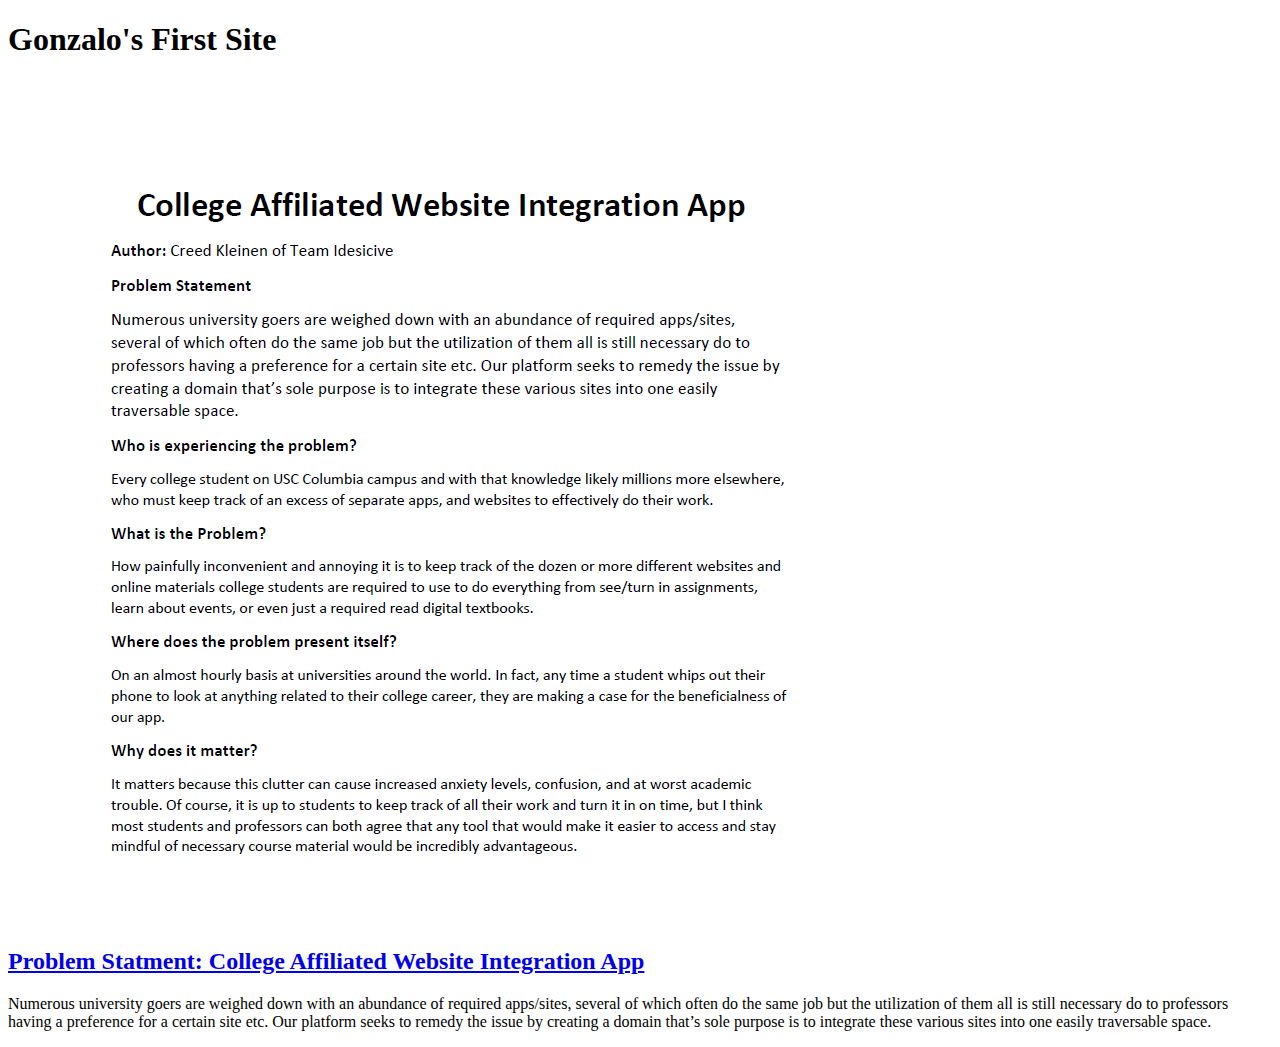
==== index.html @ 39222e31 "Add files via upload" ====
<!DOCTYPE html>
<html>
    <head>
        <title>Gonzalo Rodas-Guzman CSCE 190 Site</title>
    </head>
    <body>
        <h1>Gonzalo's First Site</h1>
        <section class="assignment">
            <a href="files/TeamIndesicive_ProblemStatement.pdf"><img src="images/problem-statement.PNG"></a>
            <section class="assignment-details">
                <a href="files/TeamIndesicive_ProblemStatement.pdf"><h2>Problem Statment: College Affiliated Website Integration App</h2></a>
                <p>Numerous university goers are weighed down with an abundance of required apps/sites, several of which often do the same job but the utilization of them all is still necessary do to professors having a preference for a certain site etc. Our platform seeks to remedy the issue by creating a domain that’s sole purpose is to integrate these various sites into one easily traversable space.</p>
            </section>
        </section>
        
    </body>
</html>
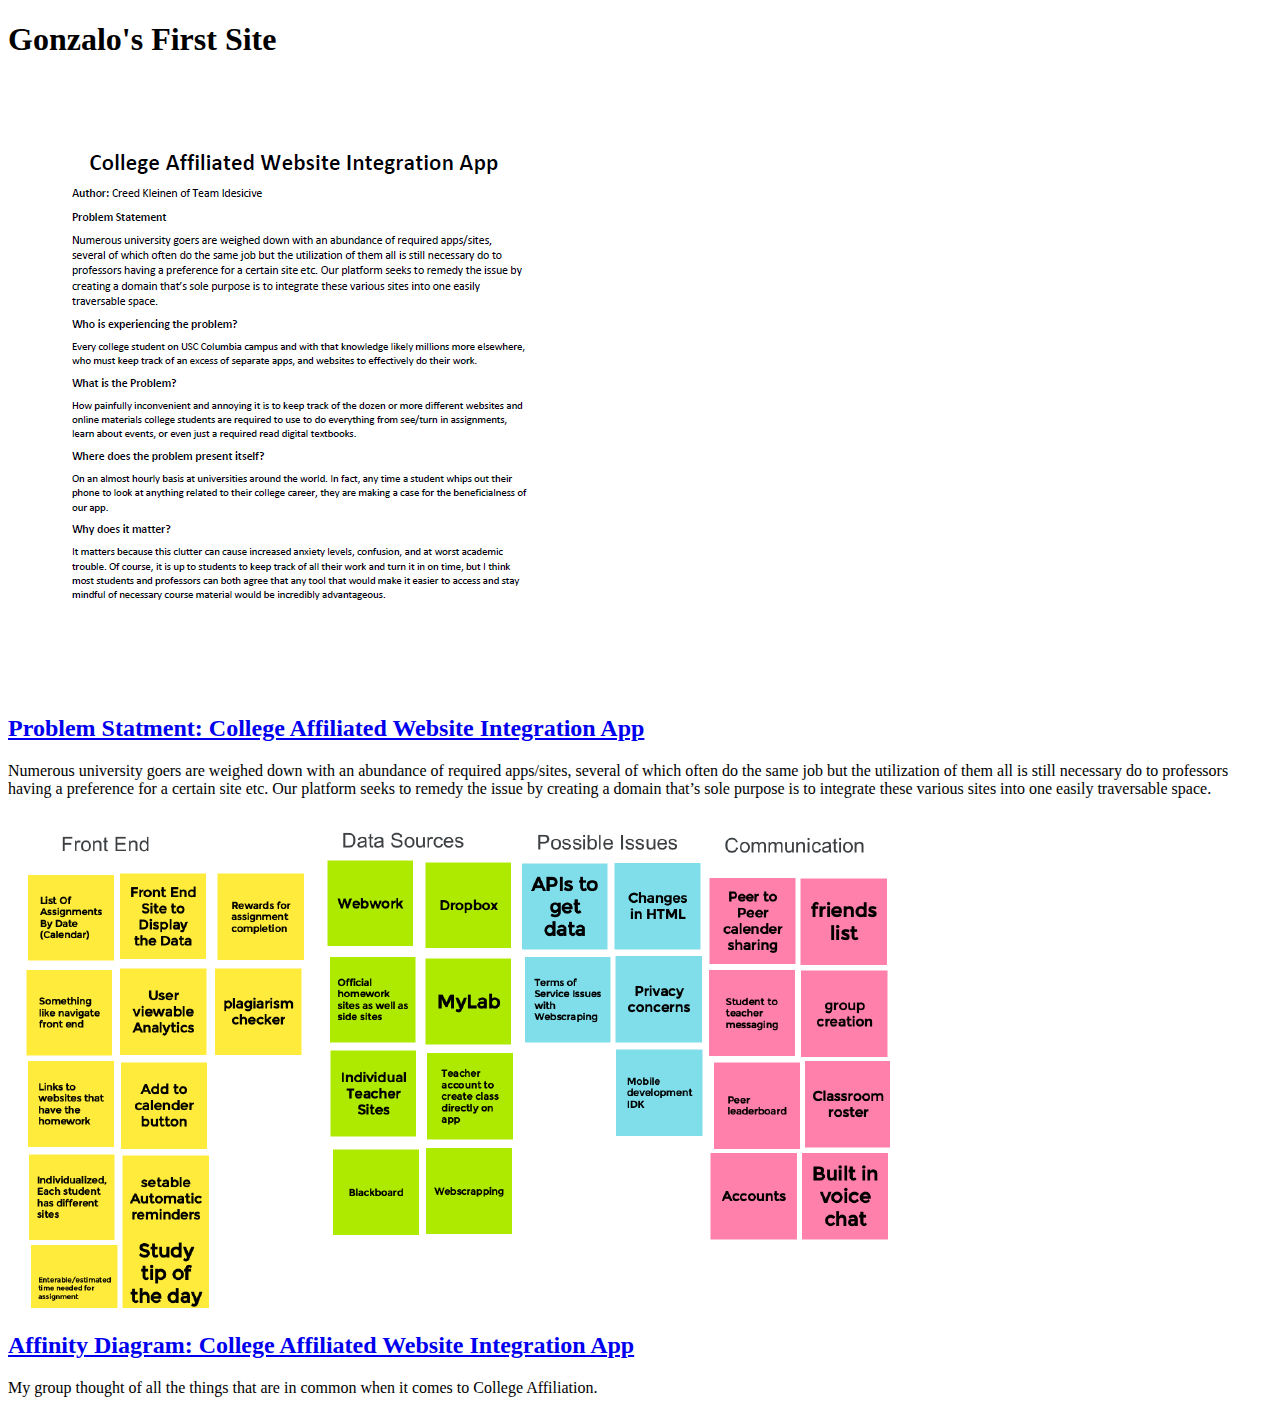
==== commit 8e1e2d5f: "Add files via upload" ====
--- a/index.html
+++ b/index.html
@@ -5,6 +5,8 @@
     </head>
     <body>
         <h1>Gonzalo's First Site</h1>
+
+        <!-- Problem Statement Assignment-->
         <section class="assignment">
             <a href="files/TeamIndesicive_ProblemStatement.pdf"><img src="images/problem-statement.PNG"></a>
             <section class="assignment-details">
@@ -13,5 +15,13 @@
             </section>
         </section>
         
+        <!-- Affinity Diagram Assignment-->
+        <section class="assignment">
+            <a href="files/affinity_diagram.pdf"><img src="images/affinity_diagram.PNG"></a>
+            <section class="assignment-details">
+                <a href="files/affinity_diagram.pdf"><h2>Affinity Diagram: College Affiliated Website Integration App</h2></a>
+                <p>My group thought of all the things that are in common when it comes to College Affiliation.</p>
+            </section>
+        </section>
     </body>
 </html>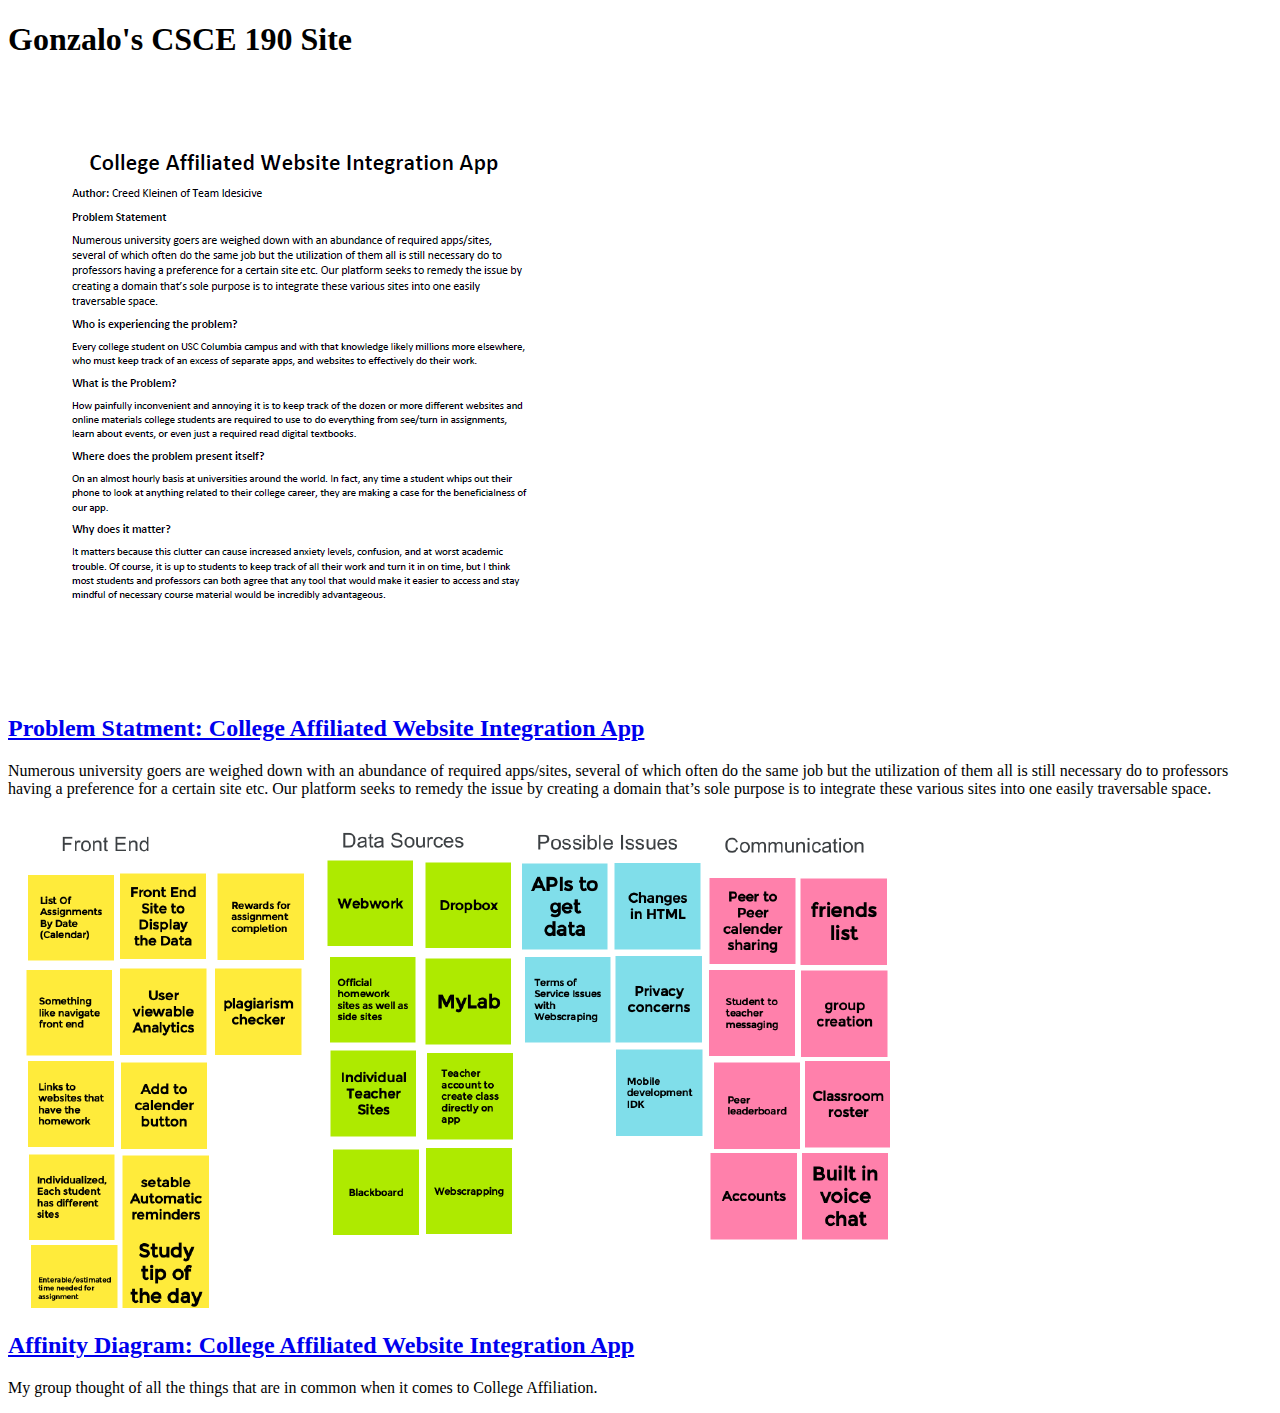
==== commit ac47f6e3: "Add files via upload" ====
--- a/index.html
+++ b/index.html
@@ -2,9 +2,10 @@
 <html>
     <head>
         <title>Gonzalo Rodas-Guzman CSCE 190 Site</title>
+        <link rel="stylesheet" href="styles.css">
     </head>
     <body>
-        <h1>Gonzalo's First Site</h1>
+        <h1>Gonzalo's CSCE 190 Site</h1>
 
         <!-- Problem Statement Assignment-->
         <section class="assignment">
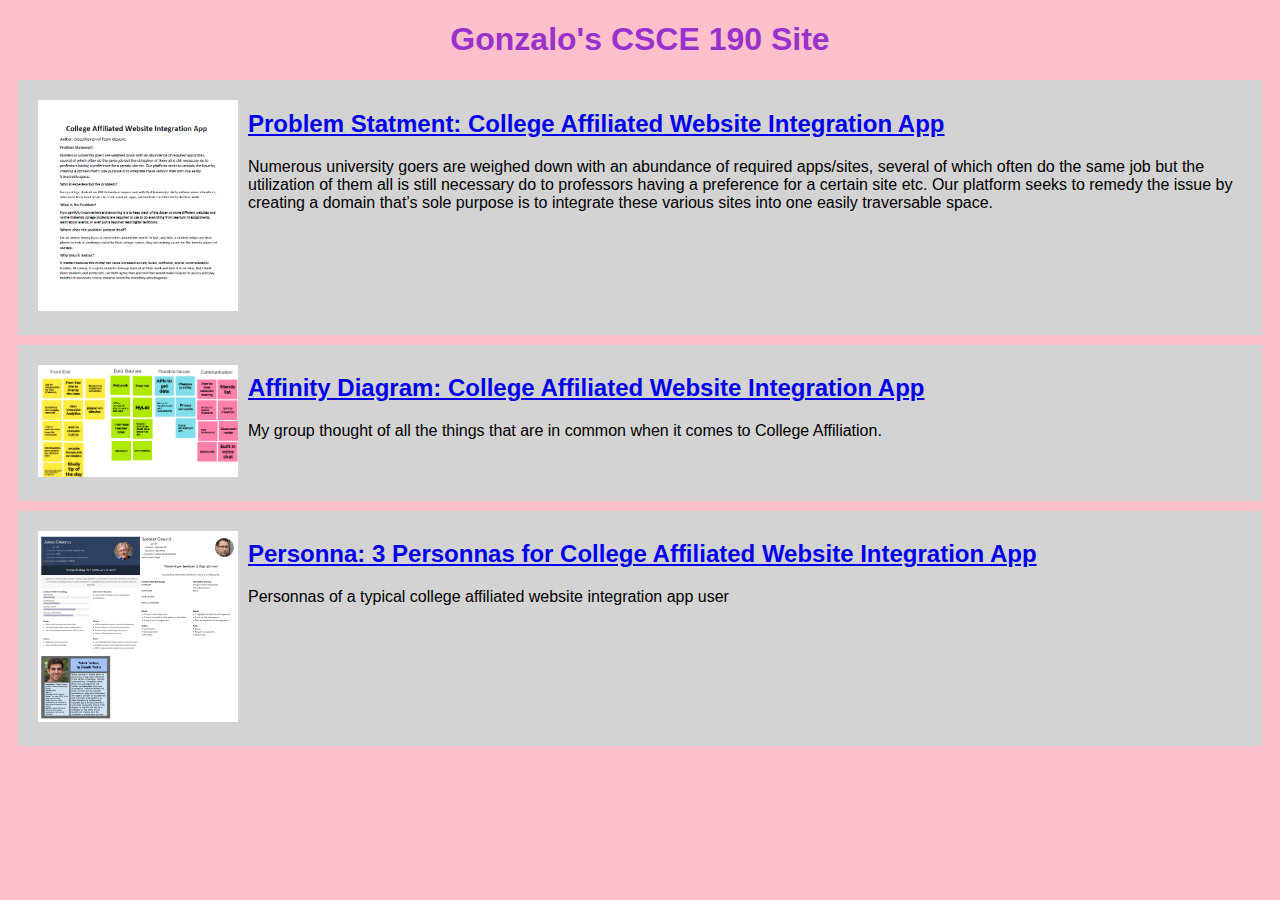
==== commit 2a9290d3: "Add files via upload" ====
--- a/index.html
+++ b/index.html
@@ -15,7 +15,7 @@
                 <p>Numerous university goers are weighed down with an abundance of required apps/sites, several of which often do the same job but the utilization of them all is still necessary do to professors having a preference for a certain site etc. Our platform seeks to remedy the issue by creating a domain that’s sole purpose is to integrate these various sites into one easily traversable space.</p>
             </section>
         </section>
-        
+
         <!-- Affinity Diagram Assignment-->
         <section class="assignment">
             <a href="files/affinity_diagram.pdf"><img src="images/affinity_diagram.PNG"></a>
@@ -24,5 +24,16 @@
                 <p>My group thought of all the things that are in common when it comes to College Affiliation.</p>
             </section>
         </section>
+    
+        <!-- Personna Assignment-->
+        <section class="assignment">
+            <a href="files/personnas.pdf"><img src="images/personnas.png"></a>
+            <section class="assignment-details">
+                <a href="files/personnas.pdf"><h2>Personna: 3 Personnas for College Affiliated Website Integration App</h2></a>
+                <p>Personnas of a typical college affiliated website integration app user</p>
+            </section>
+        </section>
+
+        
     </body>
 </html>--- a/styles.css
+++ b/styles.css
@@ -0,0 +1,21 @@
+body {
+    background:pink;
+    font-family:Arial, Helvetica, sans-serif;
+}
+
+.assignment {
+    display:flex;
+    padding:10px;
+    margin: 10px;
+    background:lightgray;
+}
+
+.assignment img {
+    width:200px;
+    padding:10px;
+}
+
+h1 {
+    color: darkorchid;
+    text-align: center;
+}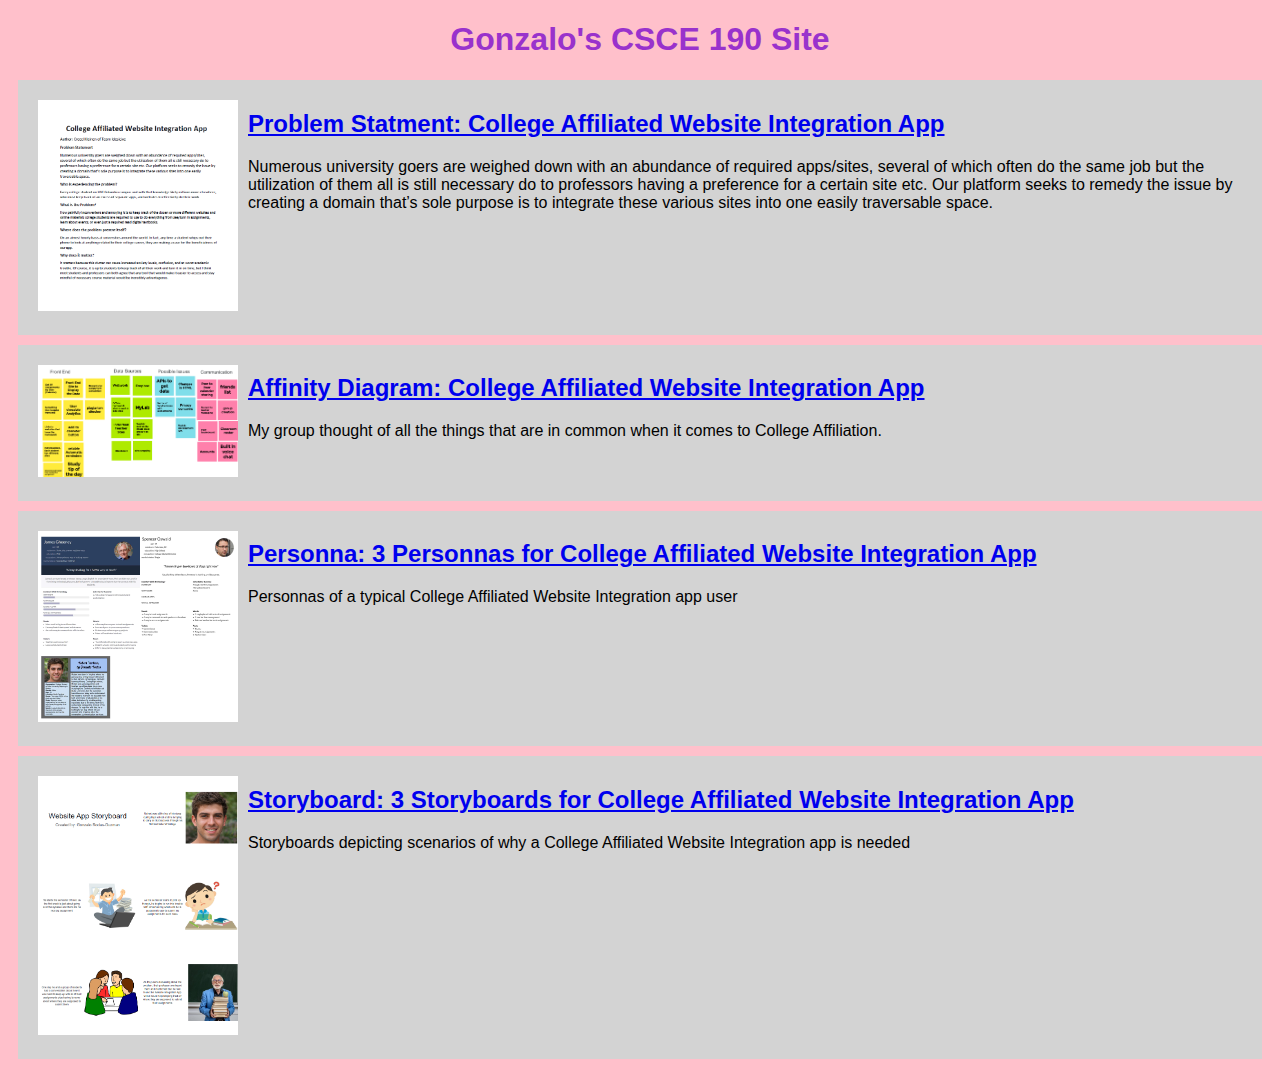
==== commit 350f9d75: "Add files via upload" ====
--- a/index.html
+++ b/index.html
@@ -30,10 +30,18 @@
             <a href="files/personnas.pdf"><img src="images/personnas.png"></a>
             <section class="assignment-details">
                 <a href="files/personnas.pdf"><h2>Personna: 3 Personnas for College Affiliated Website Integration App</h2></a>
-                <p>Personnas of a typical college affiliated website integration app user</p>
+                <p>Personnas of a typical College Affiliated Website Integration app user</p>
             </section>
         </section>
 
+        <!-- Story Board Assignment-->
+        <section class="assignment">
+            <a href="files/StoryboardTeamAssignment.pdf"><img src="images/storyboard.png"></a>
+            <section class="assignment-details">
+                <a href="files/StoryboardTeamAssignment.pdf"><h2>Storyboard: 3 Storyboards for College Affiliated Website Integration App</h2></a>
+                <p>Storyboards depicting scenarios of why a College Affiliated Website Integration app is needed</p>
+            </section>
+        </section>
         
     </body>
 </html>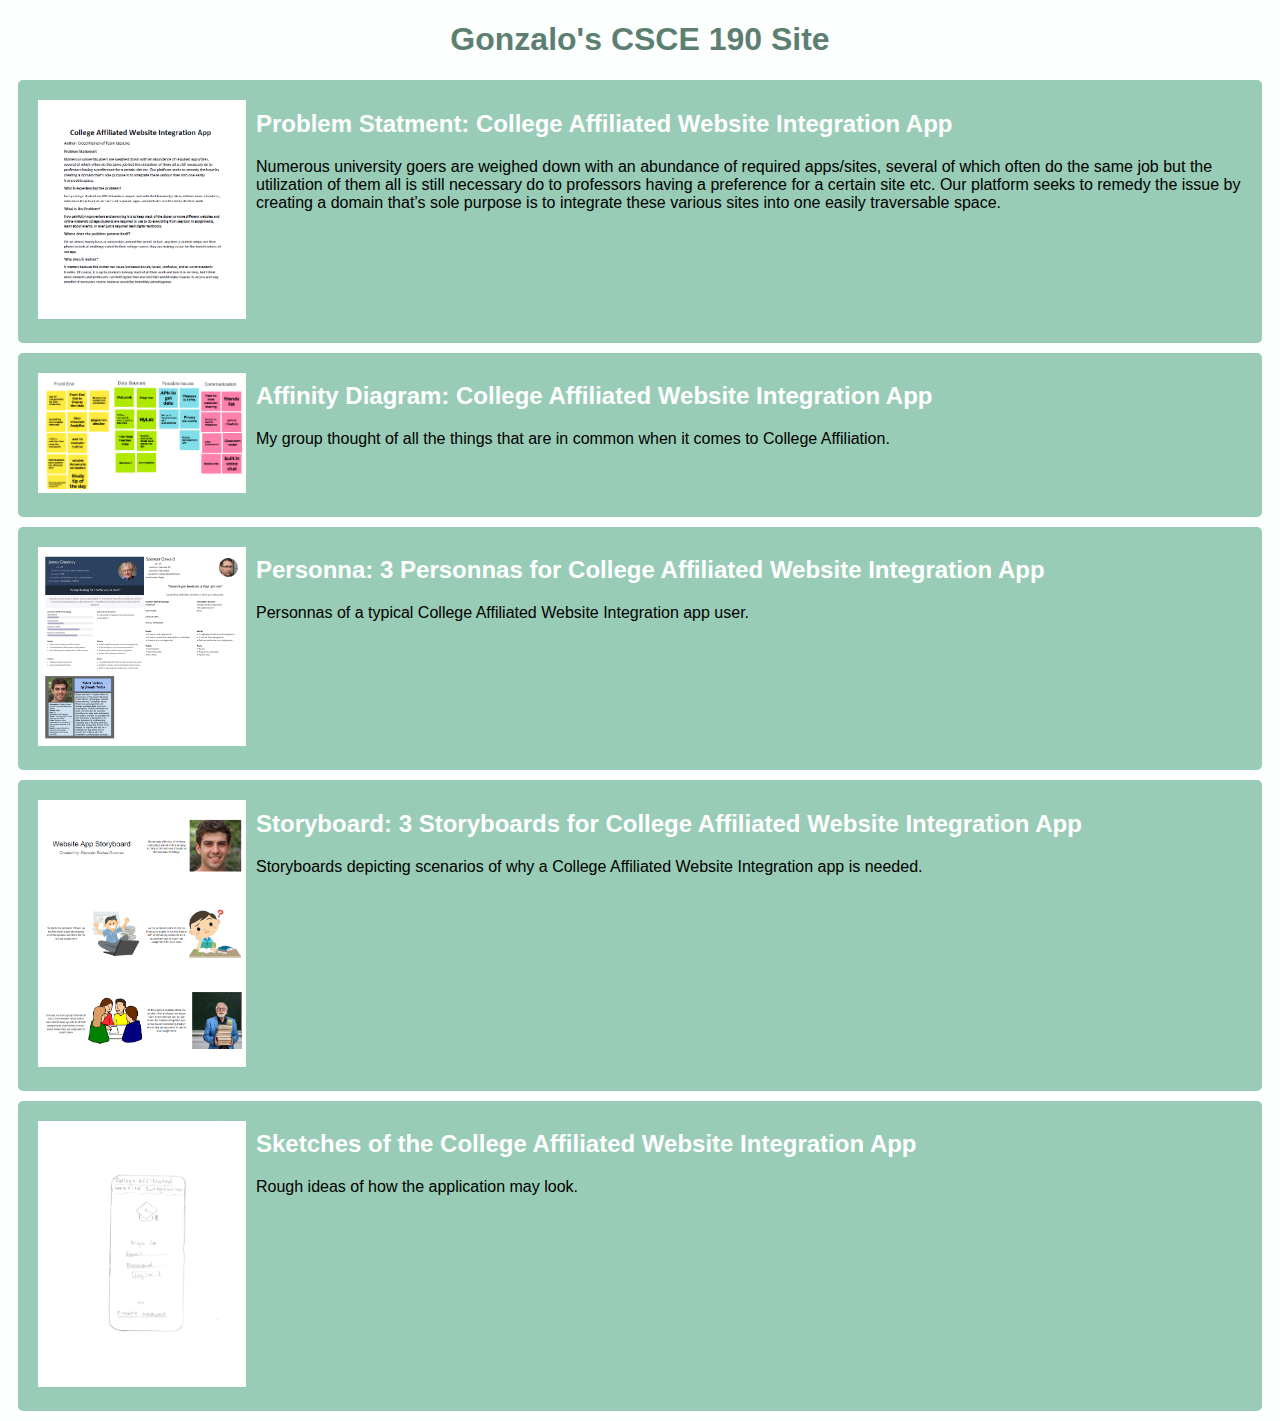
==== commit 7ba97ae4: "Add files via upload" ====
--- a/index.html
+++ b/index.html
@@ -30,7 +30,7 @@
             <a href="files/personnas.pdf"><img src="images/personnas.png"></a>
             <section class="assignment-details">
                 <a href="files/personnas.pdf"><h2>Personna: 3 Personnas for College Affiliated Website Integration App</h2></a>
-                <p>Personnas of a typical College Affiliated Website Integration app user</p>
+                <p>Personnas of a typical College Affiliated Website Integration app user.</p>
             </section>
         </section>
 
@@ -39,9 +39,17 @@
             <a href="files/StoryboardTeamAssignment.pdf"><img src="images/storyboard.png"></a>
             <section class="assignment-details">
                 <a href="files/StoryboardTeamAssignment.pdf"><h2>Storyboard: 3 Storyboards for College Affiliated Website Integration App</h2></a>
-                <p>Storyboards depicting scenarios of why a College Affiliated Website Integration app is needed</p>
+                <p>Storyboards depicting scenarios of why a College Affiliated Website Integration app is needed.</p>
             </section>
         </section>
         
+        <!-- Sketch Assignment-->
+        <section class="assignment">
+            <a href="files/sketches.pdf"><img src="images/sketch.png"></a>
+            <section class="assignment-details">
+                <a href="files/sketches.pdf"><h2>Sketches of the College Affiliated Website Integration App</h2></a>
+                <p>Rough ideas of how the application may look.</p>
+            </section>
+        </section>
     </body>
 </html>--- a/styles.css
+++ b/styles.css
@@ -1,5 +1,5 @@
 body {
-    background:pink;
+    background: #FCFFFE;
     font-family:Arial, Helvetica, sans-serif;
 }
 
@@ -7,15 +7,34 @@
     display:flex;
     padding:10px;
     margin: 10px;
-    background:lightgray;
+    background:#98CCB6;
+    border-radius: 5px;
 }
 
 .assignment img {
     width:200px;
-    padding:10px;
+    margin: 10px;
+    border: 4px solid #FFF;
+}
+
+.assignment img:hover {
+    border: 4px dashed #F25C69;
 }
 
 h1 {
-    color: darkorchid;
+    color: #5D7F71;
     text-align: center;
+}
+
+h1:hover {
+    color: #F25C69;
+}
+
+a {
+    text-decoration: none;
+    color: #FFF;
+}
+
+a:hover {
+    color: #F25C69;
 }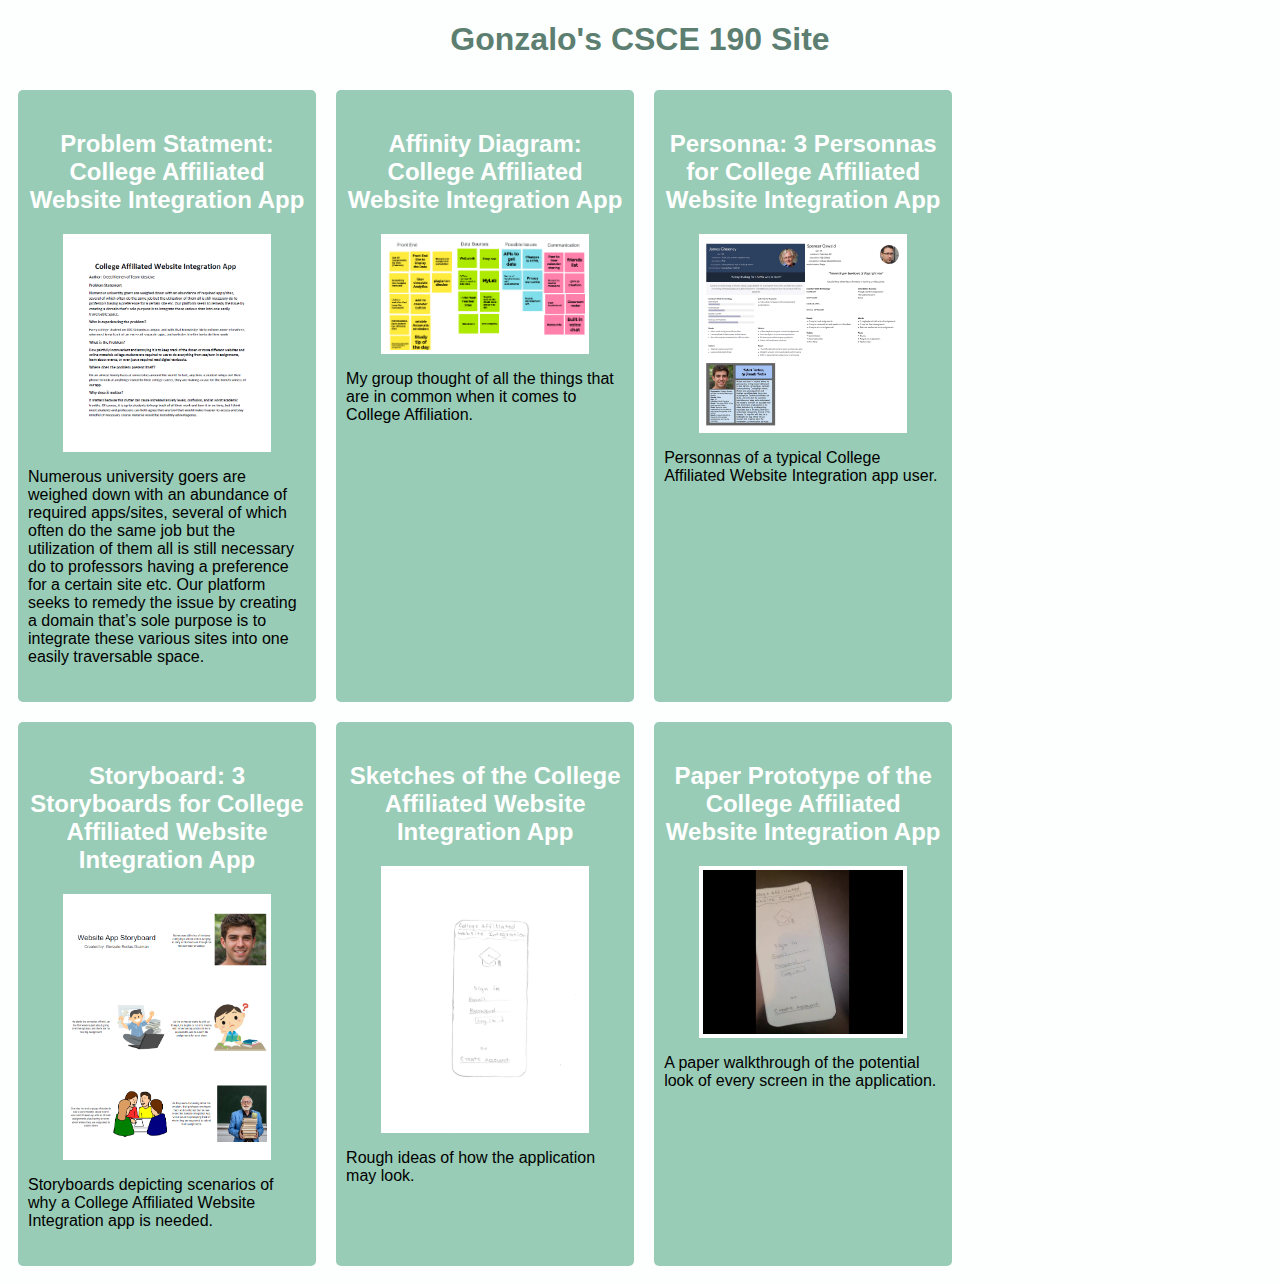
==== commit f6644c7c: "Add files via upload" ====
--- a/index.html
+++ b/index.html
@@ -7,49 +7,48 @@
     <body>
         <h1>Gonzalo's CSCE 190 Site</h1>
 
-        <!-- Problem Statement Assignment-->
-        <section class="assignment">
-            <a href="files/TeamIndesicive_ProblemStatement.pdf"><img src="images/problem-statement.PNG"></a>
-            <section class="assignment-details">
+        <div class="assignments">
+            <!-- Problem Statement Assignment-->
+            <section class="assignment">
                 <a href="files/TeamIndesicive_ProblemStatement.pdf"><h2>Problem Statment: College Affiliated Website Integration App</h2></a>
+                <a href="files/TeamIndesicive_ProblemStatement.pdf"><img src="images/problem-statement.PNG"></a>
                 <p>Numerous university goers are weighed down with an abundance of required apps/sites, several of which often do the same job but the utilization of them all is still necessary do to professors having a preference for a certain site etc. Our platform seeks to remedy the issue by creating a domain that’s sole purpose is to integrate these various sites into one easily traversable space.</p>
             </section>
-        </section>
 
-        <!-- Affinity Diagram Assignment-->
-        <section class="assignment">
-            <a href="files/affinity_diagram.pdf"><img src="images/affinity_diagram.PNG"></a>
-            <section class="assignment-details">
+            <!-- Affinity Diagram Assignment-->
+            <section class="assignment">
                 <a href="files/affinity_diagram.pdf"><h2>Affinity Diagram: College Affiliated Website Integration App</h2></a>
+                <a href="files/affinity_diagram.pdf"><img src="images/affinity_diagram.PNG"></a>
                 <p>My group thought of all the things that are in common when it comes to College Affiliation.</p>
             </section>
-        </section>
-    
-        <!-- Personna Assignment-->
-        <section class="assignment">
-            <a href="files/personnas.pdf"><img src="images/personnas.png"></a>
-            <section class="assignment-details">
+        
+            <!-- Personna Assignment-->
+            <section class="assignment">
                 <a href="files/personnas.pdf"><h2>Personna: 3 Personnas for College Affiliated Website Integration App</h2></a>
+                <a href="files/personnas.pdf"><img src="images/personnas.png"></a>
                 <p>Personnas of a typical College Affiliated Website Integration app user.</p>
             </section>
-        </section>
 
-        <!-- Story Board Assignment-->
-        <section class="assignment">
-            <a href="files/StoryboardTeamAssignment.pdf"><img src="images/storyboard.png"></a>
-            <section class="assignment-details">
+            <!-- Story Board Assignment-->
+            <section class="assignment">
                 <a href="files/StoryboardTeamAssignment.pdf"><h2>Storyboard: 3 Storyboards for College Affiliated Website Integration App</h2></a>
+                <a href="files/StoryboardTeamAssignment.pdf"><img src="images/storyboard.png"></a>
                 <p>Storyboards depicting scenarios of why a College Affiliated Website Integration app is needed.</p>
             </section>
-        </section>
-        
-        <!-- Sketch Assignment-->
-        <section class="assignment">
-            <a href="files/sketches.pdf"><img src="images/sketch.png"></a>
-            <section class="assignment-details">
+            
+            <!-- Sketch Assignment-->
+            <section class="assignment">
                 <a href="files/sketches.pdf"><h2>Sketches of the College Affiliated Website Integration App</h2></a>
+                <a href="files/sketches.pdf"><img src="images/sketch.png"></a>
                 <p>Rough ideas of how the application may look.</p>
             </section>
-        </section>
+
+            <!-- Prototype Assignment-->
+            <section class="assignment">
+                <a href="https://www.youtube.com/watch?v=8WwiV3tWFL0"><h2>Paper Prototype of the College Affiliated Website Integration App</h2></a>
+                <a href="https://www.youtube.com/watch?v=8WwiV3tWFL0"><img src="images/paper-prototype.png"></a>
+                <p>A paper walkthrough of the potential look of every screen in the application.</p>
+            </section>
+        </div>
     </body>
 </html>--- a/styles.css
+++ b/styles.css
@@ -3,10 +3,16 @@
     font-family:Arial, Helvetica, sans-serif;
 }
 
+.assignments {
+    display:flex;
+    flex-wrap:wrap;
+}
+
 .assignment {
-    display:flex;
+    width: 22%;
     padding:10px;
     margin: 10px;
+    padding: 20px 10px;
     background:#98CCB6;
     border-radius: 5px;
 }
@@ -15,6 +21,8 @@
     width:200px;
     margin: 10px;
     border: 4px solid #FFF;
+    display:block;
+    margin:auto;
 }
 
 .assignment img:hover {
@@ -30,6 +38,10 @@
     color: #F25C69;
 }
 
+h2 {
+    text-align: center;
+}
+
 a {
     text-decoration: none;
     color: #FFF;
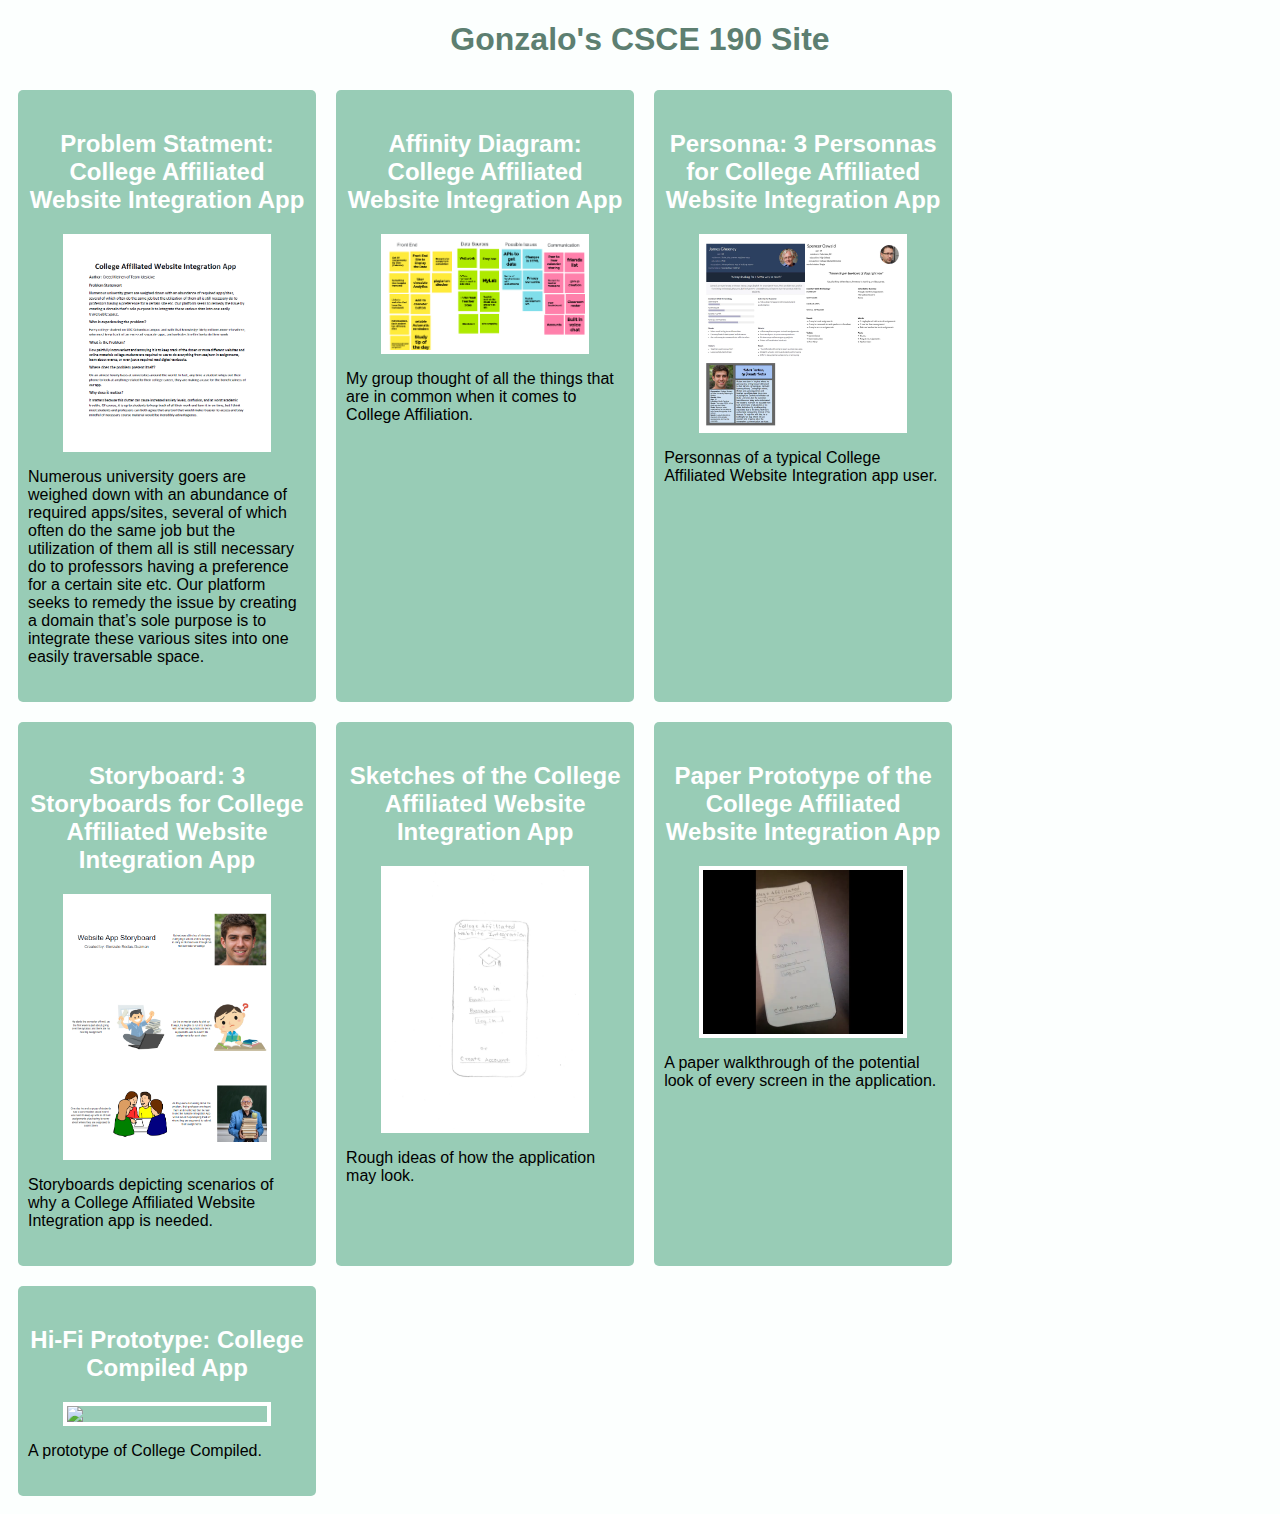
==== commit 55d20ad2: "Add files via upload" ====
--- a/index.html
+++ b/index.html
@@ -49,6 +49,13 @@
                 <a href="https://www.youtube.com/watch?v=8WwiV3tWFL0"><img src="images/paper-prototype.png"></a>
                 <p>A paper walkthrough of the potential look of every screen in the application.</p>
             </section>
+
+            <!-- Hi-Fi Prototype Assignment-->
+            <section class="assignment">
+                <a href="files/hi-fi-prototype/preview.html"><h2>Hi-Fi Prototype: College Compiled App</h2></a>
+                <a href="files/hi-fi-prototype/preview.html"><img src="images/hi-fi-prototype.png"></a>
+                <p>A prototype of College Compiled.</p>
+            </section>
         </div>
     </body>
 </html>